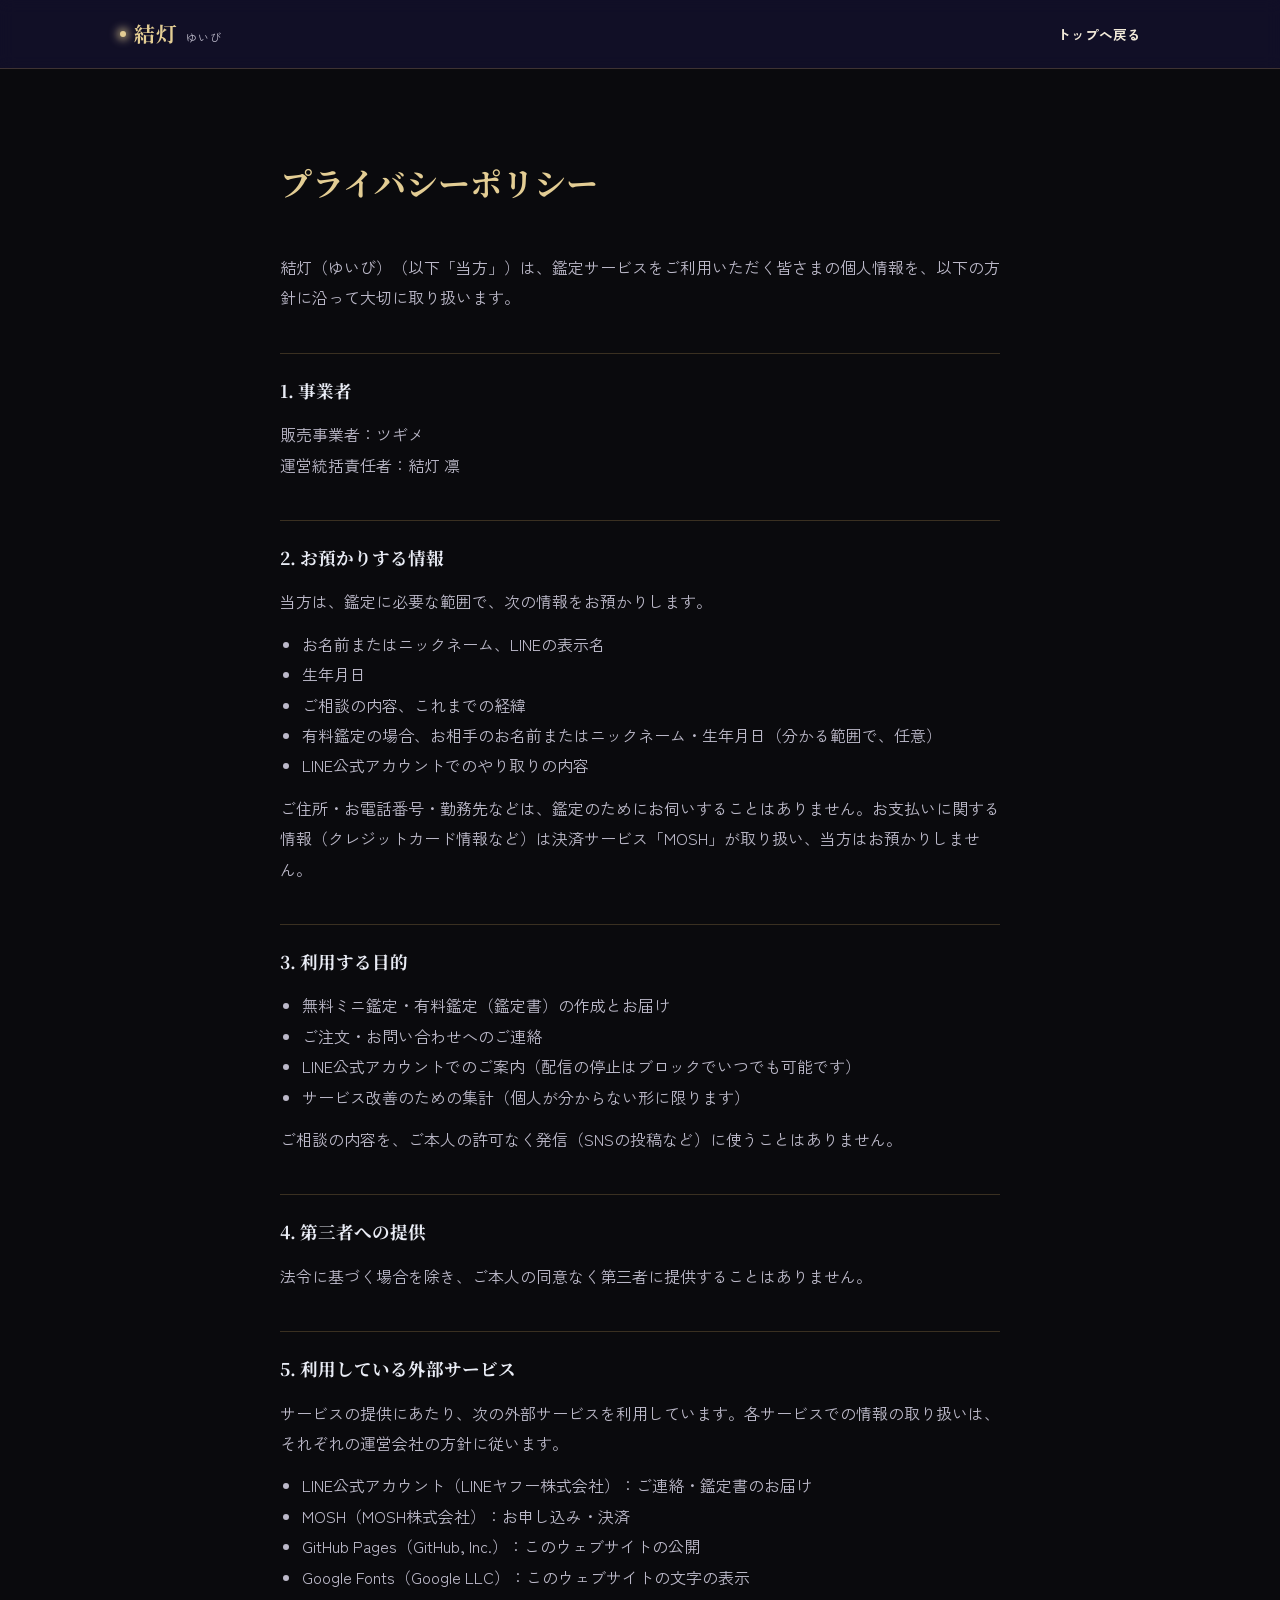
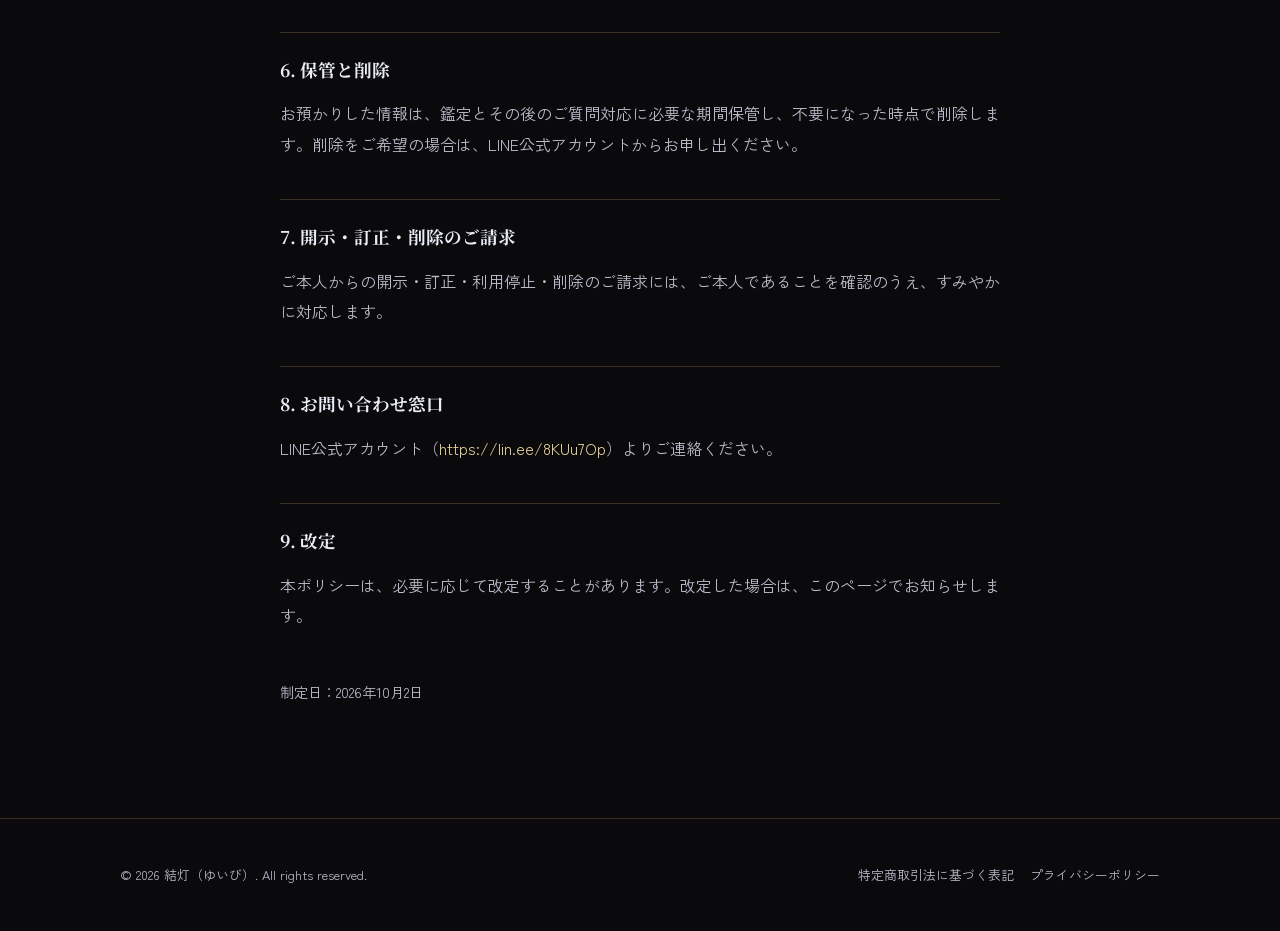
==== privacy.html @ 7d453631 "プライバシーポリシーページを追加し、各ページのフッターからリンク Co-Authored-By: Claude Opus 5.5 <noreply@anthropic.com>" ====
<!DOCTYPE html>
<html lang="ja">
<head>
<meta charset="UTF-8">
<meta name="viewport" content="width=device-width, initial-scale=1.0">
<title>プライバシーポリシー — 結灯（ゆいび）</title>
<meta name="description" content="結灯（ゆいび）のプライバシーポリシーです。">
<link rel="preconnect" href="https://fonts.googleapis.com">
<link href="https://fonts.googleapis.com/css2?family=Noto+Serif+JP:wght@400;600;700&family=Zen+Kaku+Gothic+New:wght@400;500;700&display=swap" rel="stylesheet">
<link rel="stylesheet" href="css/style.css">
<link rel="stylesheet" href="css/legal.css">
</head>
<body>

<header class="site-header">
  <div class="container header-inner">
    <a href="index.html" class="logo"><span class="logo-glow" aria-hidden="true"></span>結灯<span class="logo-kana">ゆいび</span></a>
    <a href="index.html" class="btn btn-small header-cta">トップへ戻る</a>
  </div>
</header>

<main class="legal">
  <div class="container legal-inner">
    <h1>プライバシーポリシー</h1>

    <div class="legal-text">
      <p>結灯（ゆいび）（以下「当方」）は、鑑定サービスをご利用いただく皆さまの個人情報を、以下の方針に沿って大切に取り扱います。</p>

      <h2>1. 事業者</h2>
      <p>販売事業者：ツギメ<br>運営統括責任者：結灯 凛</p>

      <h2>2. お預かりする情報</h2>
      <p>当方は、鑑定に必要な範囲で、次の情報をお預かりします。</p>
      <ul>
        <li>お名前またはニックネーム、LINEの表示名</li>
        <li>生年月日</li>
        <li>ご相談の内容、これまでの経緯</li>
        <li>有料鑑定の場合、お相手のお名前またはニックネーム・生年月日（分かる範囲で、任意）</li>
        <li>LINE公式アカウントでのやり取りの内容</li>
      </ul>
      <p>ご住所・お電話番号・勤務先などは、鑑定のためにお伺いすることはありません。お支払いに関する情報（クレジットカード情報など）は決済サービス「MOSH」が取り扱い、当方はお預かりしません。</p>

      <h2>3. 利用する目的</h2>
      <ul>
        <li>無料ミニ鑑定・有料鑑定（鑑定書）の作成とお届け</li>
        <li>ご注文・お問い合わせへのご連絡</li>
        <li>LINE公式アカウントでのご案内（配信の停止はブロックでいつでも可能です）</li>
        <li>サービス改善のための集計（個人が分からない形に限ります）</li>
      </ul>
      <p>ご相談の内容を、ご本人の許可なく発信（SNSの投稿など）に使うことはありません。</p>

      <h2>4. 第三者への提供</h2>
      <p>法令に基づく場合を除き、ご本人の同意なく第三者に提供することはありません。</p>

      <h2>5. 利用している外部サービス</h2>
      <p>サービスの提供にあたり、次の外部サービスを利用しています。各サービスでの情報の取り扱いは、それぞれの運営会社の方針に従います。</p>
      <ul>
        <li>LINE公式アカウント（LINEヤフー株式会社）：ご連絡・鑑定書のお届け</li>
        <li>MOSH（MOSH株式会社）：お申し込み・決済</li>
        <li>GitHub Pages（GitHub, Inc.）：このウェブサイトの公開</li>
        <li>Google Fonts（Google LLC）：このウェブサイトの文字の表示</li>
      </ul>

      <h2>6. 保管と削除</h2>
      <p>お預かりした情報は、鑑定とその後のご質問対応に必要な期間保管し、不要になった時点で削除します。削除をご希望の場合は、LINE公式アカウントからお申し出ください。</p>

      <h2>7. 開示・訂正・削除のご請求</h2>
      <p>ご本人からの開示・訂正・利用停止・削除のご請求には、ご本人であることを確認のうえ、すみやかに対応します。</p>

      <h2>8. お問い合わせ窓口</h2>
      <p>LINE公式アカウント（<a href="https://lin.ee/8KUu7Op" target="_blank" rel="noopener">https://lin.ee/8KUu7Op</a>）よりご連絡ください。</p>

      <h2>9. 改定</h2>
      <p>本ポリシーは、必要に応じて改定することがあります。改定した場合は、このページでお知らせします。</p>

      <p class="legal-date">制定日：2026年10月2日</p>
    </div>
  </div>
</main>

<footer class="site-footer">
  <div class="container footer-inner">
    <p>&copy; 2026 結灯（ゆいび）. All rights reserved.</p>
    <nav class="footer-nav">
      <a href="tokushoho.html">特定商取引法に基づく表記</a>
      <a href="privacy.html">プライバシーポリシー</a>
    </nav>
  </div>
</footer>

</body>
</html>
---- css/style.css ----
:root {
  --color-bg: #0a0a0d;
  --color-bg-alt: #10142a;
  --color-surface: #161b36;
  --color-text: #f2ead9;
  --color-text-muted: #bcb9c9;
  --color-accent: #c6a15b;
  --color-accent-soft: #e3cd94;
  --color-moon: #e9ecf5;
  --color-border: rgba(198, 161, 91, 0.25);
  --font-serif: "Noto Serif JP", serif;
  --font-sans: "Zen Kaku Gothic New", sans-serif;
  --radius: 16px;
  --max-width: 1080px;
}

* { box-sizing: border-box; }

html { scroll-behavior: smooth; }

body {
  margin: 0;
  background: var(--color-bg);
  color: var(--color-text);
  font-family: var(--font-sans);
  line-height: 1.8;
  -webkit-font-smoothing: antialiased;
}

h1, h2, h3, .logo, .plan-price, .about-name {
  font-family: var(--font-serif);
}

a { color: inherit; text-decoration: none; }

img { max-width: 100%; display: block; }

.container {
  max-width: var(--max-width);
  margin: 0 auto;
  padding: 0 20px;
}

/* Header */
.site-header {
  position: sticky;
  top: 0;
  z-index: 100;
  background: rgba(18, 16, 42, 0.9);
  backdrop-filter: blur(8px);
  border-bottom: 1px solid var(--color-border);
}

.header-inner {
  display: flex;
  align-items: center;
  justify-content: space-between;
  height: 68px;
  gap: 16px;
}

.logo {
  display: inline-flex;
  align-items: baseline;
  gap: 8px;
  font-size: 1.3rem;
  font-weight: 700;
  color: var(--color-accent-soft);
  letter-spacing: 0.05em;
  flex-shrink: 0;
}

.logo-glow {
  width: 6px;
  height: 6px;
  border-radius: 50%;
  background: var(--color-accent-soft);
  box-shadow: 0 0 8px 3px rgba(227, 205, 148, 0.7);
  align-self: center;
}

.logo-kana {
  font-family: var(--font-sans);
  font-weight: 400;
  font-size: 0.7rem;
  color: var(--color-text-muted);
  letter-spacing: 0.1em;
}

.nav {
  display: none;
  gap: 24px;
  font-size: 0.9rem;
  color: var(--color-text-muted);
}

.nav a:hover { color: var(--color-accent-soft); }

.header-cta {
  display: none;
}

.nav-toggle {
  background: none;
  border: 1px solid var(--color-border);
  color: var(--color-text);
  font-size: 1.2rem;
  border-radius: 8px;
  width: 40px;
  height: 40px;
  cursor: pointer;
}

@media (min-width: 860px) {
  .nav { display: flex; }
  .header-cta { display: inline-block; }
  .nav-toggle { display: none; }
}

.nav.nav-open {
  display: flex;
  flex-direction: column;
  position: absolute;
  top: 68px;
  left: 0;
  right: 0;
  background: var(--color-bg-alt);
  padding: 16px 20px 24px;
  border-bottom: 1px solid var(--color-border);
  gap: 14px;
}

/* Buttons */
.btn {
  display: inline-block;
  padding: 12px 28px;
  border-radius: 999px;
  font-weight: 600;
  font-size: 0.95rem;
  transition: transform 0.15s ease, box-shadow 0.15s ease, opacity 0.15s ease;
  border: 1px solid transparent;
}

.btn:hover { transform: translateY(-2px); }

.btn-primary {
  background: linear-gradient(135deg, var(--color-accent), var(--color-accent-soft));
  color: #241a05;
  box-shadow: 0 8px 24px rgba(227, 180, 100, 0.25);
}

.btn-outline {
  border-color: var(--color-accent);
  color: var(--color-accent-soft);
}

.btn-small { padding: 8px 18px; font-size: 0.85rem; }
.btn-large { padding: 16px 40px; font-size: 1.05rem; }

/* Hero */
.hero {
  position: relative;
  padding: 110px 0 90px;
  background: radial-gradient(circle at 20% 20%, rgba(227,180,100,0.12), transparent 55%),
              radial-gradient(circle at 80% 0%, rgba(120,100,220,0.25), transparent 50%),
              var(--color-bg);
  text-align: center;
  overflow: hidden;
}

.hero-stars {
  position: absolute;
  inset: 0;
  background-image:
    radial-gradient(1.5px 1.5px at 10% 20%, #fff, transparent),
    radial-gradient(1.5px 1.5px at 80% 30%, #fff, transparent),
    radial-gradient(1px 1px at 40% 70%, #fff, transparent),
    radial-gradient(1.5px 1.5px at 60% 15%, #fff, transparent),
    radial-gradient(1px 1px at 90% 80%, #fff, transparent),
    radial-gradient(1px 1px at 25% 85%, #fff, transparent);
  opacity: 0.5;
  pointer-events: none;
}

.hero-inner { position: relative; max-width: 720px; }

.eyebrow {
  color: var(--color-accent-soft);
  letter-spacing: 0.2em;
  font-size: 0.8rem;
  margin-bottom: 16px;
}

.hero h1 {
  font-size: clamp(1.7rem, 4.5vw, 2.6rem);
  margin: 0 0 24px;
  color: var(--color-text);
}

.hero-sub {
  color: var(--color-text-muted);
  margin-bottom: 36px;
  font-size: 1rem;
}

/* Section basics */
section { padding: 80px 0; }

.section-title {
  text-align: center;
  font-size: clamp(1.4rem, 3vw, 1.9rem);
  margin-bottom: 48px;
  color: var(--color-accent-soft);
  position: relative;
}

.section-title.align-left { text-align: left; }

/* Empathy */
.empathy { background: var(--color-bg-alt); }

.empathy-list {
  list-style: none;
  margin: 0 0 40px;
  padding: 0;
  display: grid;
  grid-template-columns: 1fr;
  gap: 20px;
}

@media (min-width: 640px) {
  .empathy-list { grid-template-columns: 1fr 1fr; }
}

.empathy-list li {
  background: var(--color-surface);
  border: 1px solid var(--color-border);
  border-radius: var(--radius);
  padding: 24px;
  display: flex;
  align-items: flex-start;
  gap: 16px;
}

.empathy-icon { font-size: 1.6rem; }

.empathy-list p { margin: 0; color: var(--color-text-muted); }

.empathy-lead {
  text-align: center;
  color: var(--color-accent-soft);
  font-weight: 600;
}

/* About */
.about-inner {
  display: flex;
  flex-direction: column;
  gap: 32px;
  align-items: center;
}

@media (min-width: 760px) {
  .about-inner { flex-direction: row; align-items: flex-start; }
}

.about-photo {
  flex-shrink: 0;
  width: 220px;
  height: 220px;
  border-radius: 50%;
  background: var(--color-surface);
  border: 1px solid var(--color-border);
  box-shadow: 0 0 32px rgba(198, 161, 91, 0.2);
  overflow: hidden;
}

.about-photo img {
  width: 100%;
  height: 100%;
  object-fit: cover;
}

.about-text { flex: 1; }

.about-name {
  display: flex;
  align-items: baseline;
  gap: 10px;
  font-size: 1.2rem;
  color: var(--color-accent-soft);
  margin-bottom: 4px;
}

.about-kana {
  font-family: var(--font-sans);
  font-weight: 400;
  font-size: 0.8rem;
  color: var(--color-text-muted);
}

.about-title {
  font-size: 0.9rem;
  color: var(--color-moon);
  margin-bottom: 20px;
  letter-spacing: 0.05em;
}

.about-text p { color: var(--color-text-muted); }

/* Menu / plans */
.plans {
  display: grid;
  grid-template-columns: 1fr;
  gap: 24px;
}

@media (min-width: 860px) {
  .plans { grid-template-columns: repeat(3, 1fr); }
}

.plan-card {
  position: relative;
  background: var(--color-surface);
  border: 1px solid var(--color-border);
  border-radius: var(--radius);
  padding: 32px 24px;
  text-align: center;
  display: flex;
  flex-direction: column;
  gap: 16px;
}

.plan-featured {
  border-color: var(--color-accent);
  box-shadow: 0 12px 32px rgba(227, 180, 100, 0.15);
  transform: translateY(-4px);
}

.plan-badge {
  position: absolute;
  top: -14px;
  left: 50%;
  transform: translateX(-50%);
  background: var(--color-accent);
  color: #241a05;
  font-size: 0.75rem;
  font-weight: 700;
  padding: 4px 16px;
  border-radius: 999px;
}

.plan-card h3 { margin: 0; }

.plan-price {
  font-size: 1.8rem;
  color: var(--color-accent-soft);
  margin: 0;
}

.plan-card ul {
  list-style: none;
  padding: 0;
  margin: 0;
  color: var(--color-text-muted);
  font-size: 0.9rem;
  display: flex;
  flex-direction: column;
  gap: 8px;
  text-align: left;
}

.plan-card ul li::before { content: "・"; color: var(--color-accent); }

.menu-flow-note {
  text-align: center;
  color: var(--color-text-muted);
  font-size: 0.85rem;
  margin-top: 32px;
}

.menu-flow-note a {
  color: var(--color-accent-soft);
  text-decoration: underline;
  text-underline-offset: 3px;
}

/* Flow */
.flow { background: var(--color-bg-alt); }

.flow-steps {
  list-style: none;
  margin: 0;
  padding: 0;
  display: grid;
  grid-template-columns: 1fr;
  gap: 24px;
  counter-reset: step;
}

@media (min-width: 760px) {
  .flow-steps { grid-template-columns: repeat(4, 1fr); }
}

.flow-steps li {
  background: var(--color-surface);
  border: 1px solid var(--color-border);
  border-radius: var(--radius);
  padding: 28px 20px;
  text-align: center;
}

.flow-num {
  display: inline-flex;
  align-items: center;
  justify-content: center;
  width: 36px;
  height: 36px;
  border-radius: 50%;
  background: var(--color-accent);
  color: #241a05;
  font-weight: 700;
  margin-bottom: 12px;
}

.flow-steps h3 { margin: 8px 0; font-size: 1rem; }
.flow-steps p { color: var(--color-text-muted); font-size: 0.9rem; margin: 0; }

/* FAQ */
.faq-list {
  display: flex;
  flex-direction: column;
  gap: 12px;
  max-width: 760px;
  margin: 0 auto;
}

.faq-list details {
  background: var(--color-surface);
  border: 1px solid var(--color-border);
  border-radius: 12px;
  padding: 16px 20px;
}

.faq-list summary {
  cursor: pointer;
  font-weight: 600;
  color: var(--color-accent-soft);
}

.faq-list p {
  color: var(--color-text-muted);
  margin: 12px 0 0;
}

/* CTA final */
.cta-final {
  text-align: center;
  background: radial-gradient(circle at 50% 0%, rgba(227,180,100,0.15), transparent 60%),
              var(--color-bg-alt);
}

.cta-final h2 { color: var(--color-accent-soft); margin-bottom: 12px; }
.cta-final p { color: var(--color-text-muted); }
.cta-note {
  margin-top: 20px;
  font-size: 0.8rem;
  color: var(--color-text-muted);
  opacity: 0.8;
}

/* Footer */
.site-footer {
  padding: 32px 0;
  border-top: 1px solid var(--color-border);
}

.footer-inner {
  display: flex;
  flex-direction: column;
  gap: 12px;
  align-items: center;
  text-align: center;
  color: var(--color-text-muted);
  font-size: 0.8rem;
}

.footer-nav {
  display: flex;
  gap: 16px;
}

@media (min-width: 640px) {
  .footer-inner { flex-direction: row; justify-content: space-between; }
}
---- css/legal.css ----
.header-inner { justify-content: space-between; }

.legal {
  padding: 64px 0 100px;
}

.legal-inner {
  max-width: 760px;
}

.legal h1 {
  font-family: var(--font-serif);
  color: var(--color-accent-soft);
  font-size: clamp(1.5rem, 3vw, 2rem);
  margin-bottom: 40px;
}

.legal-list {
  display: grid;
  grid-template-columns: 1fr;
  gap: 0;
}

.legal-list dt {
  font-weight: 700;
  color: var(--color-moon);
  padding: 20px 0 6px;
  border-top: 1px solid var(--color-border);
}

.legal-list dd {
  margin: 0 0 4px;
  color: var(--color-text-muted);
  line-height: 1.9;
}

@media (min-width: 700px) {
  .legal-list {
    grid-template-columns: 200px 1fr;
    column-gap: 24px;
  }

  .legal-list dt {
    padding: 20px 0;
  }

  .legal-list dd {
    padding: 20px 0;
    border-top: 1px solid var(--color-border);
    margin: 0;
  }
}

.legal-text {
  color: var(--color-text-muted);
  line-height: 1.9;
}

.legal-text h2 {
  font-family: var(--font-serif);
  color: var(--color-moon);
  font-size: 1.1rem;
  margin: 40px 0 12px;
  padding-top: 20px;
  border-top: 1px solid var(--color-border);
}

.legal-text p { margin: 0 0 12px; }

.legal-text ul {
  margin: 0 0 12px;
  padding-left: 1.4em;
}

.legal-text a { color: var(--color-accent-soft); }

.legal-text .legal-date {
  margin-top: 48px;
  font-size: 0.9rem;
}
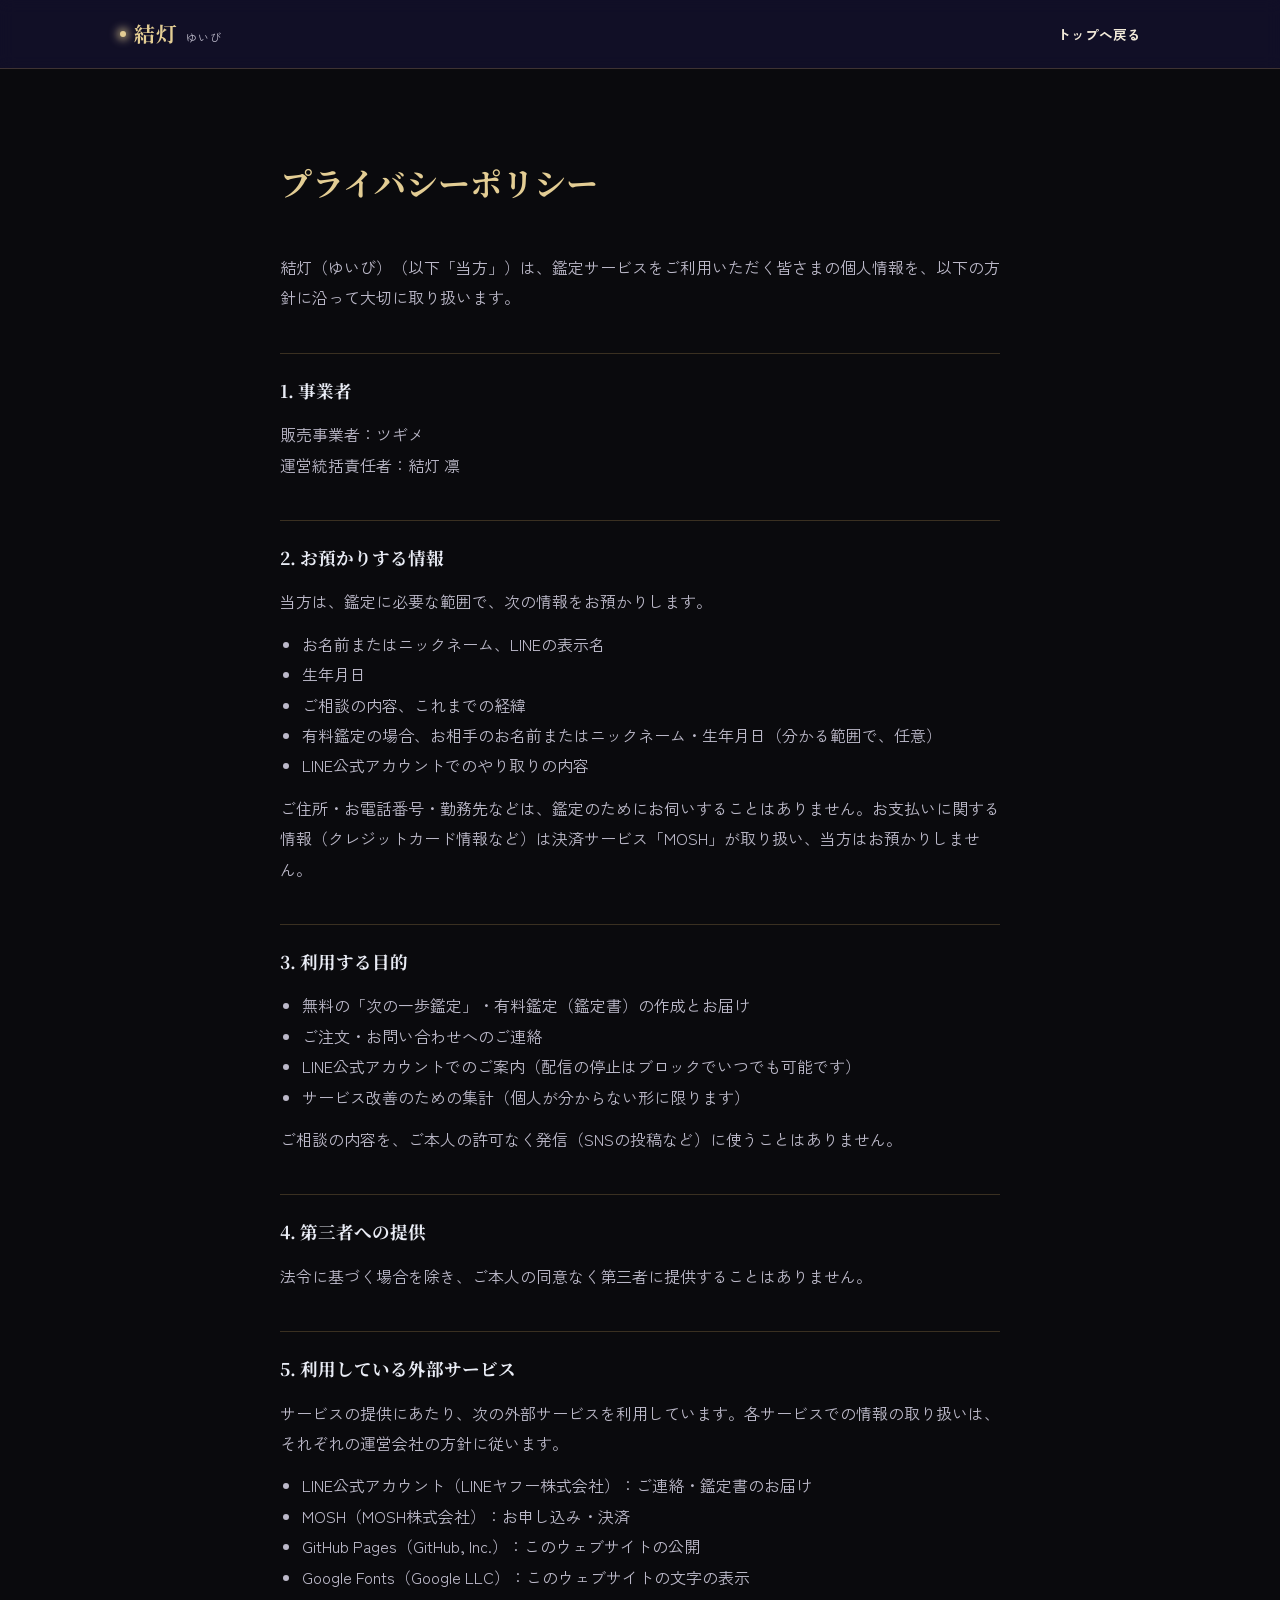
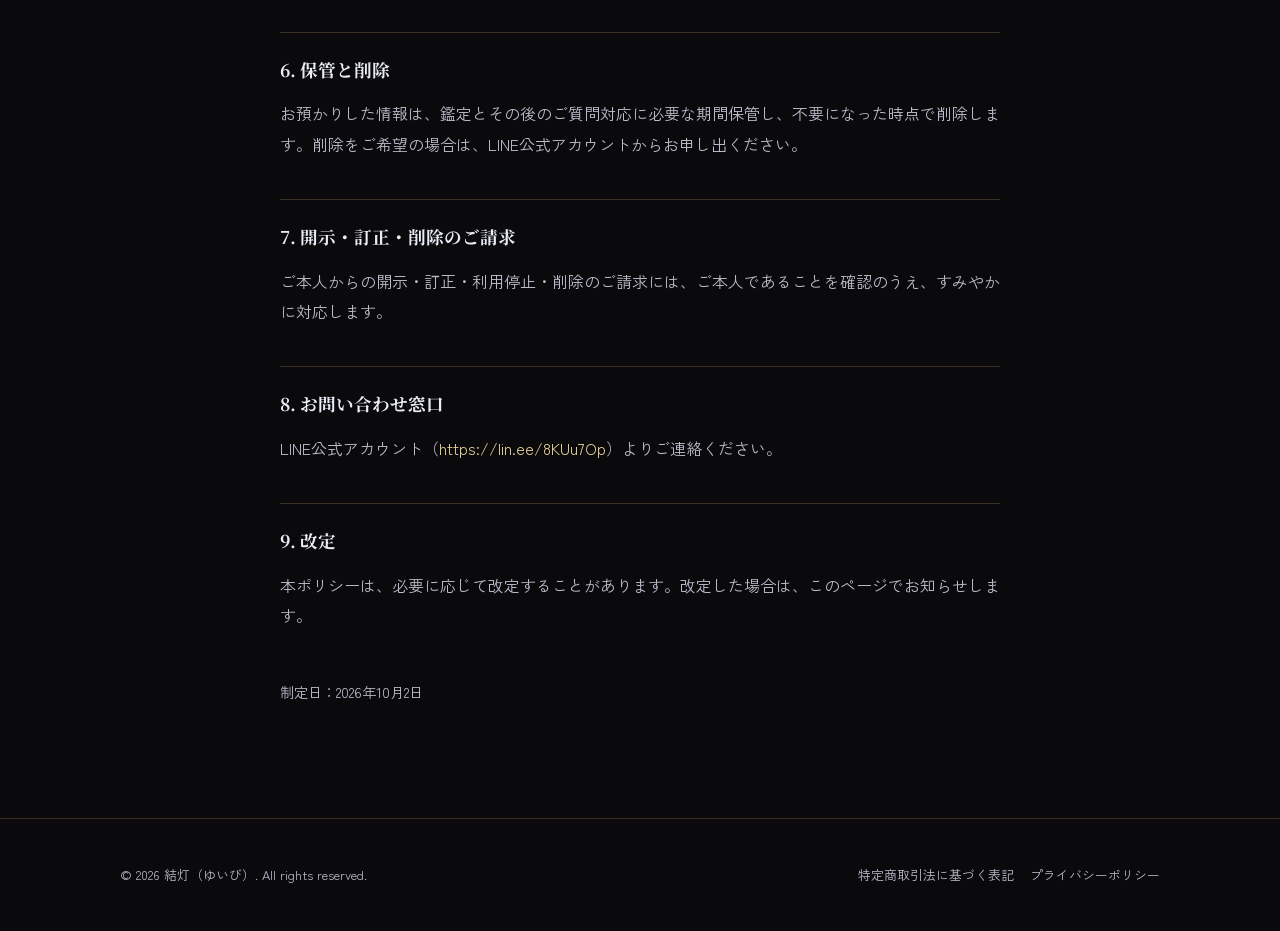
==== commit 197f070c: "恋の迷い方タイプ診断ページを追加し、無料鑑定の名称を「次の一歩鑑定」に変更 Co-Authored-By: Claude Opus 5.5 <noreply@anthropic.com>" ====
--- a/privacy.html
+++ b/privacy.html
@@ -42,7 +42,7 @@
 
       <h2>3. 利用する目的</h2>
       <ul>
-        <li>無料ミニ鑑定・有料鑑定（鑑定書）の作成とお届け</li>
+        <li>無料の「次の一歩鑑定」・有料鑑定（鑑定書）の作成とお届け</li>
         <li>ご注文・お問い合わせへのご連絡</li>
         <li>LINE公式アカウントでのご案内（配信の停止はブロックでいつでも可能です）</li>
         <li>サービス改善のための集計（個人が分からない形に限ります）</li>
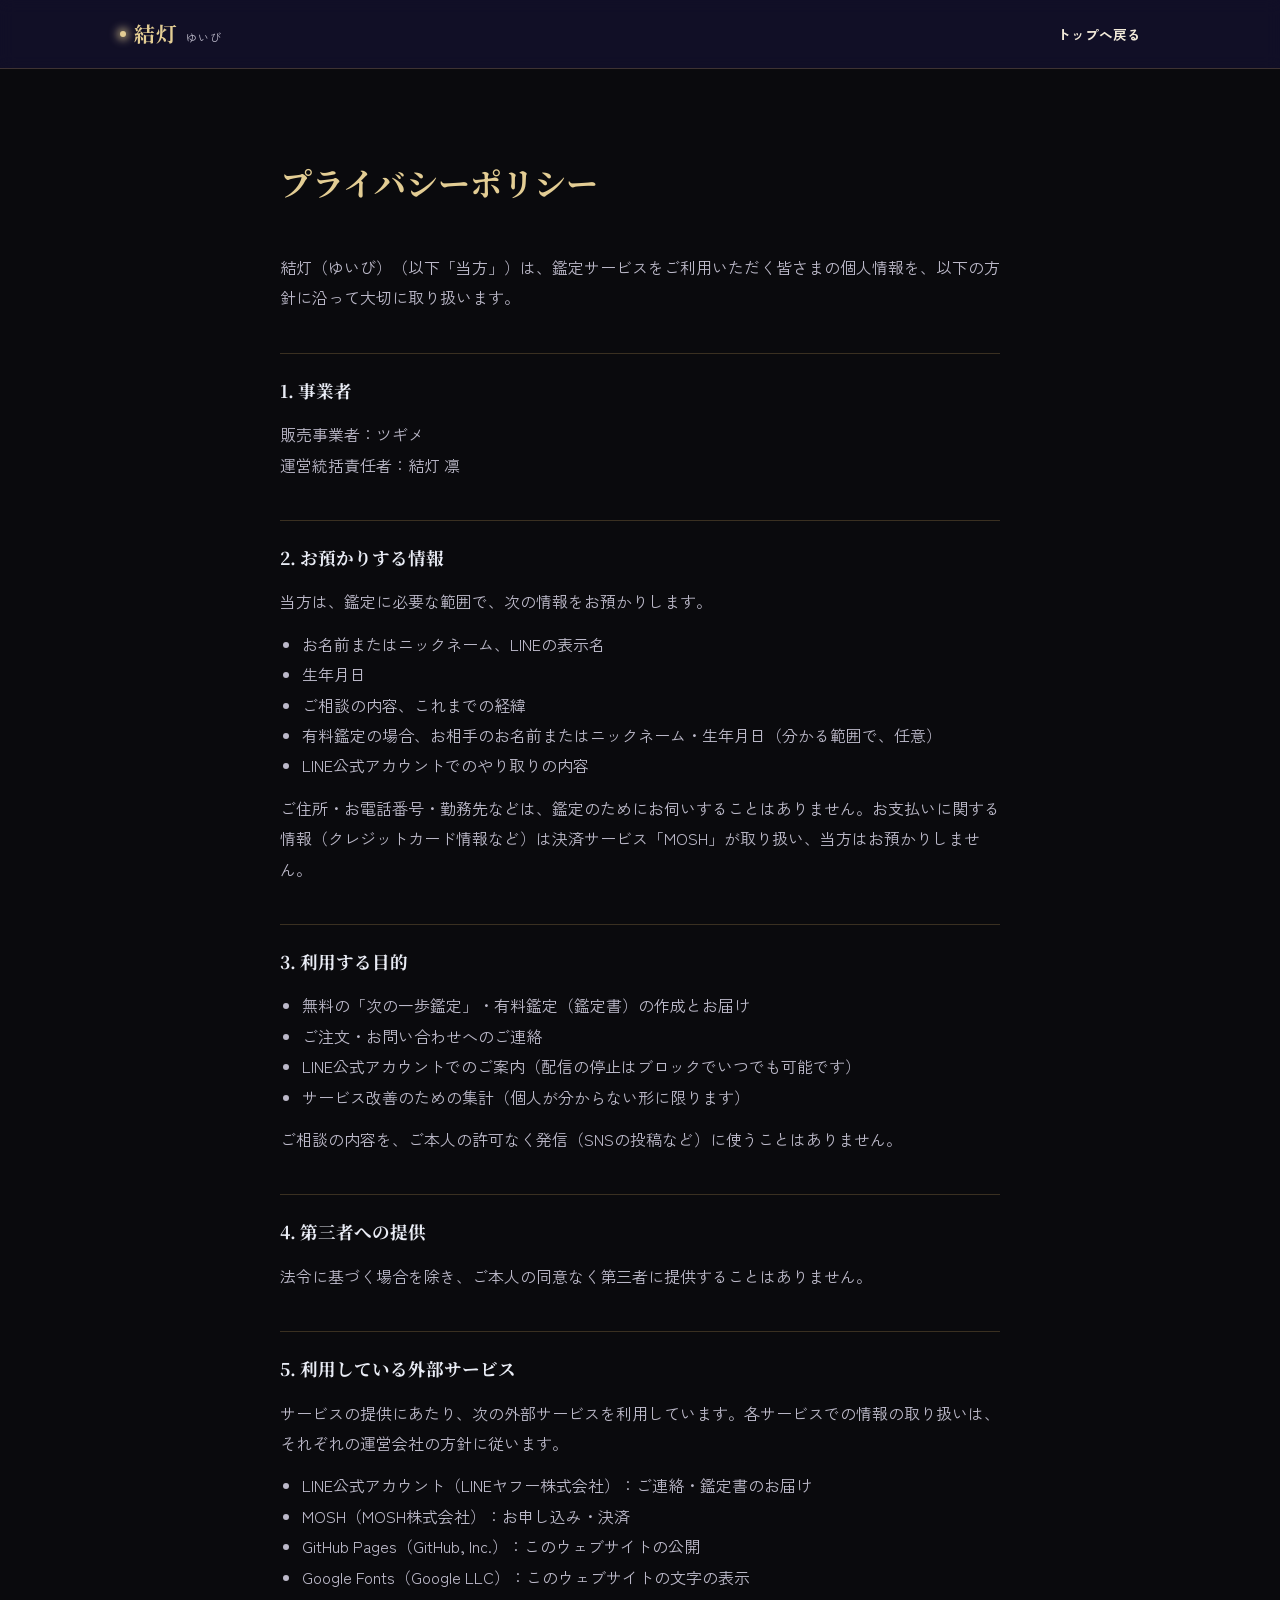
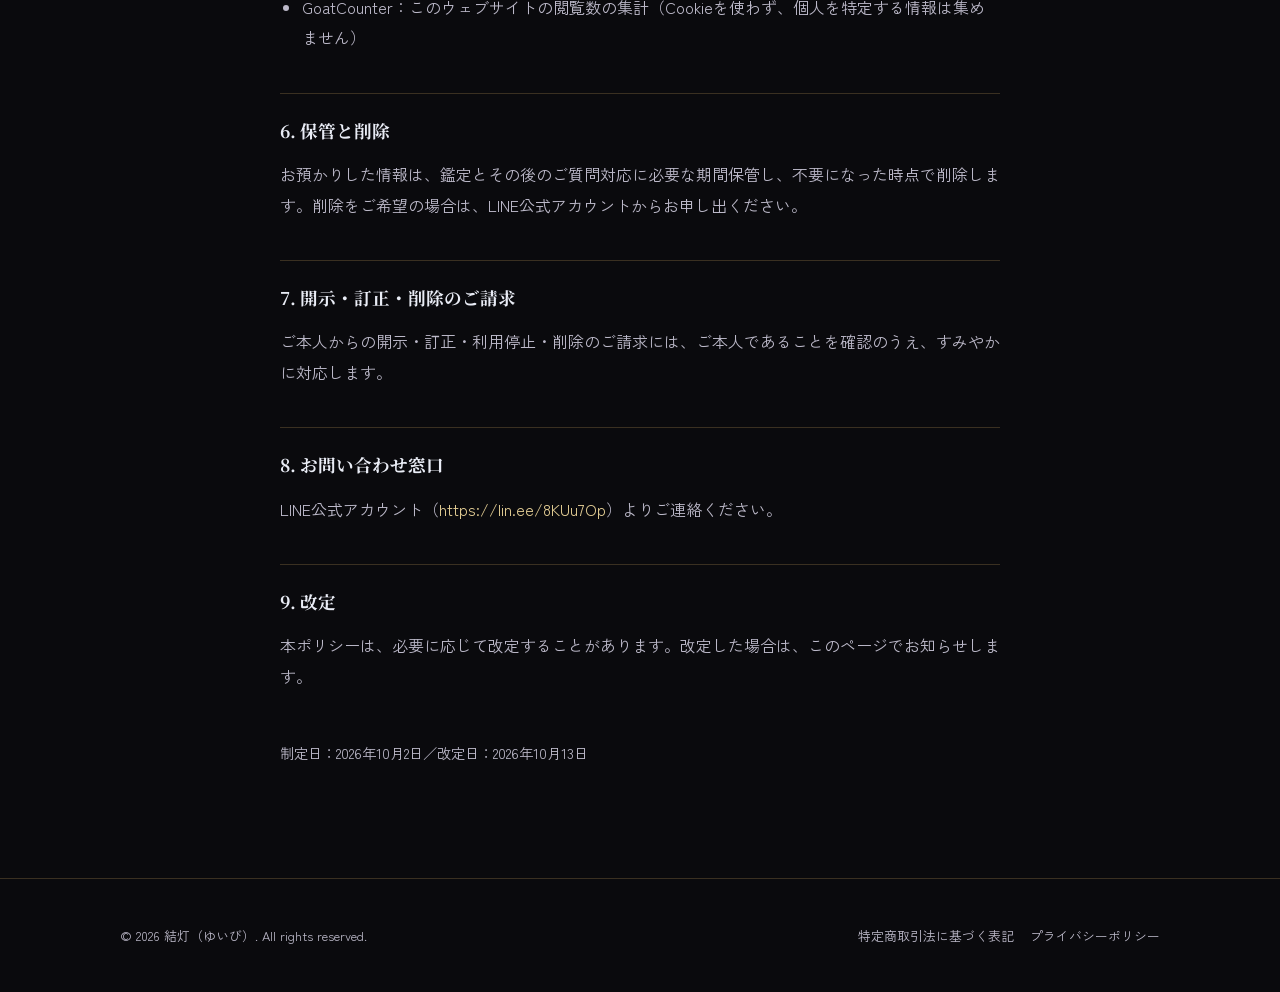
==== commit 8e850fb3: "全ページにアクセス計測（GoatCounter）を追加し、プライバシーポリシーに追記 診断のスタート・完了・LINEボタン、トップのLINEボタンをイベントとして計測する。  Co-Authored-" ====
--- a/privacy.html
+++ b/privacy.html
@@ -9,6 +9,7 @@
 <link href="https://fonts.googleapis.com/css2?family=Noto+Serif+JP:wght@400;600;700&family=Zen+Kaku+Gothic+New:wght@400;500;700&display=swap" rel="stylesheet">
 <link rel="stylesheet" href="css/style.css">
 <link rel="stylesheet" href="css/legal.css">
+  <script data-goatcounter="https://yuibirin.goatcounter.com/count" async src="https://gc.zgo.at/count.js"></script>
 </head>
 <body>
 
@@ -59,6 +60,7 @@
         <li>MOSH（MOSH株式会社）：お申し込み・決済</li>
         <li>GitHub Pages（GitHub, Inc.）：このウェブサイトの公開</li>
         <li>Google Fonts（Google LLC）：このウェブサイトの文字の表示</li>
+        <li>GoatCounter：このウェブサイトの閲覧数の集計（Cookieを使わず、個人を特定する情報は集めません）</li>
       </ul>
 
       <h2>6. 保管と削除</h2>
@@ -73,7 +75,7 @@
       <h2>9. 改定</h2>
       <p>本ポリシーは、必要に応じて改定することがあります。改定した場合は、このページでお知らせします。</p>
 
-      <p class="legal-date">制定日：2026年10月2日</p>
+      <p class="legal-date">制定日：2026年10月2日／改定日：2026年10月13日</p>
     </div>
   </div>
 </main>
